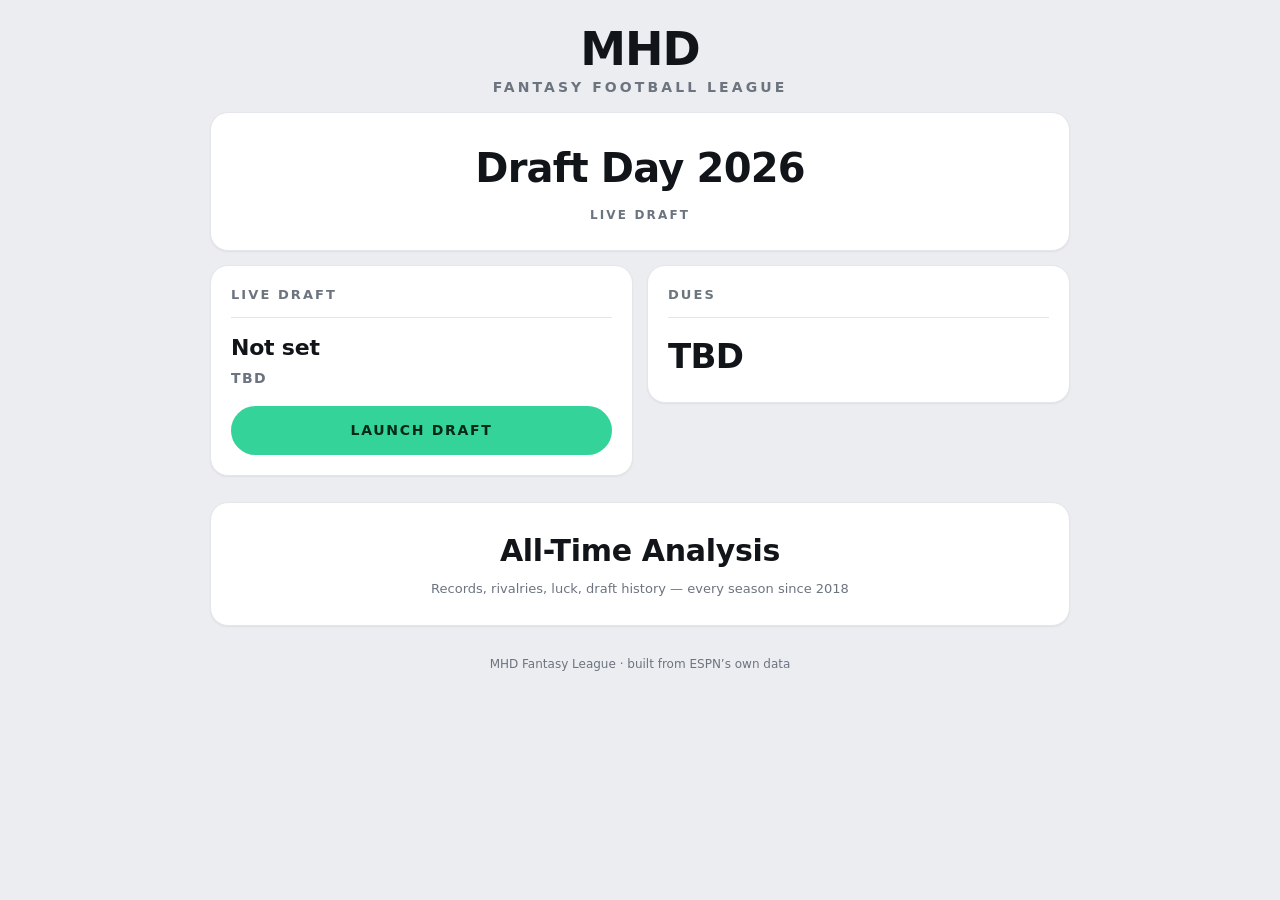
==== site/index.html @ 6bb0a48e "Add the draft-day splash page The home page the league actually opens in August: countdown, draft de" ====
<!doctype html>
<html lang="en">
<head>
<meta charset="utf-8">
<meta name="viewport" content="width=device-width, initial-scale=1">
<title>MHD Fantasy League</title>
<meta name="description" content="Draft day details and all-time history for the MHD Fantasy League.">
<link rel="stylesheet" href="css/main.css">
</head>
<body>

<header class="masthead">
  <h1 class="wordmark">MHD<span>Fantasy Football League</span></h1>
  <p class="updated" id="updated" hidden></p>
</header>

<main>
  <!-- Every card below is hidden until the data says it has something to show,
       so a half-filled config renders as a shorter page, not a broken one. -->

  <section class="card hero" id="hero" hidden>
    <h2 id="hero-label"></h2>
    <p class="kind" id="hero-kind" hidden></p>
  </section>

  <div class="grid">
    <section class="card countdown" id="countdown-card" hidden>
      <h2>Countdown</h2>
      <div class="clock" id="clock">
        <div><b data-unit="days">--</b><small>Days</small></div>
        <div><b data-unit="hours">--</b><small>Hrs</small></div>
        <div><b data-unit="minutes">--</b><small>Min</small></div>
        <div><b data-unit="seconds">--</b><small>Sec</small></div>
      </div>
    </section>

    <section class="card" id="draft-card" hidden>
      <h2 id="draft-kind">Draft</h2>
      <p class="when" id="draft-when"></p>
      <p class="where" id="draft-where" hidden></p>

      <a class="btn" id="launch" href="#" hidden>Launch Draft</a>

      <form class="gate" id="gate" hidden>
        <input type="password" id="gate-input" placeholder="League password"
               autocomplete="off" aria-label="League password">
        <button class="btn" type="submit">Enter</button>
      </form>
      <p class="gate-note" id="gate-note" hidden></p>
    </section>

    <section class="card" id="dues-card" hidden>
      <h2>Dues</h2>
      <p class="amount" id="dues-amount"></p>
      <a class="btn" id="venmo" href="#" hidden>Pay Dues</a>
    </section>

    <section class="card order" id="order-card" hidden>
      <h2>Draft Order</h2>
      <ol id="order-list"></ol>
    </section>
  </div>

  <a class="tile" href="analysis.html">
    <b>All-Time Analysis</b>
    <span>Records, rivalries, luck, draft history &mdash; every season since 2018</span>
  </a>
</main>

<footer>
  <p>MHD Fantasy League &middot; built from ESPN&rsquo;s own data</p>
</footer>

<script src="js/home.js"></script>
</body>
</html>
---- site/css/main.css ----
/* Design system for the whole site.
 *
 * Mobile-first: everything is a single stacked column until 720px, because the
 * league opens this on phones from a group chat. Cards on a soft field, one
 * accent color, big numbers with small uppercase labels -- the point is that a
 * stat should be readable at arm's length without anyone squinting.
 */

:root {
  --bg: #ecedf0;
  --card: #ffffff;
  --ink: #111418;
  --muted: #6c7480;
  --line: #e3e6ea;
  --accent: #34d399;
  --accent-ink: #04291b;
  --shadow: 0 1px 2px rgba(17, 20, 24, 0.06);
  --radius: 18px;
  --gap: 14px;
}

@media (prefers-color-scheme: dark) {
  :root {
    --bg: #0f1216;
    --card: #181c22;
    --ink: #f2f4f7;
    --muted: #99a2ad;
    --line: #262c34;
    --shadow: none;
  }
}

* {
  box-sizing: border-box;
}

body {
  margin: 0;
  padding: 0 14px 48px;
  background: var(--bg);
  color: var(--ink);
  font-family: system-ui, -apple-system, "Segoe UI", Roboto, sans-serif;
  font-size: 16px;
  line-height: 1.45;
  -webkit-text-size-adjust: 100%;
}

/* ---------- masthead ---------- */

.masthead {
  max-width: 860px;
  margin: 0 auto;
  padding: 26px 0 18px;
  text-align: center;
}

.wordmark {
  margin: 0;
  font-size: clamp(30px, 9vw, 46px);
  font-weight: 800;
  letter-spacing: -0.02em;
  line-height: 1;
}

.wordmark span {
  display: block;
  margin-top: 8px;
  font-size: clamp(11px, 3vw, 14px);
  font-weight: 700;
  letter-spacing: 0.22em;
  text-transform: uppercase;
  color: var(--muted);
}

.masthead .updated {
  margin: 14px 0 0;
  font-size: 11px;
  font-weight: 700;
  letter-spacing: 0.14em;
  text-transform: uppercase;
  color: var(--muted);
}

/* ---------- layout ---------- */

main {
  max-width: 860px;
  margin: 0 auto;
}

.grid {
  display: grid;
  grid-template-columns: 1fr;
  gap: var(--gap);
}

@media (min-width: 720px) {
  .grid {
    grid-template-columns: 1fr 1fr;
    align-items: start;
  }
  /* The draft order is a long list; let it own the right column and run the
     full height of the stack next to it. */
  .grid .order {
    grid-column: 2;
    grid-row: 1 / span 3;
  }
}

/* ---------- cards ---------- */

.card {
  background: var(--card);
  border: 1px solid var(--line);
  border-radius: var(--radius);
  box-shadow: var(--shadow);
  padding: 20px;
  margin-bottom: var(--gap);
}

.grid .card {
  margin-bottom: 0;
}

.card h2 {
  margin: 0 0 14px;
  padding-bottom: 12px;
  border-bottom: 1px solid var(--line);
  font-size: 13px;
  font-weight: 800;
  letter-spacing: 0.16em;
  text-transform: uppercase;
  color: var(--muted);
}

.hero {
  text-align: center;
  padding: 26px 20px;
}

.hero h2 {
  margin: 0;
  padding: 0;
  border: 0;
  font-size: clamp(26px, 7.5vw, 40px);
  font-weight: 800;
  letter-spacing: -0.02em;
  text-transform: none;
  color: var(--ink);
}

.hero .kind {
  margin: 10px 0 0;
  font-size: 12px;
  font-weight: 700;
  letter-spacing: 0.18em;
  text-transform: uppercase;
  color: var(--muted);
}

/* ---------- countdown ---------- */

.clock {
  display: grid;
  grid-template-columns: repeat(4, 1fr);
  text-align: center;
}

.clock div {
  padding: 0 2px;
}

.clock b {
  display: block;
  font-size: clamp(26px, 8vw, 38px);
  font-weight: 800;
  font-variant-numeric: tabular-nums;
  letter-spacing: -0.02em;
}

.clock small {
  display: block;
  margin-top: 2px;
  font-size: 10px;
  font-weight: 700;
  letter-spacing: 0.14em;
  text-transform: uppercase;
  color: var(--muted);
}

/* ---------- draft details ---------- */

.when {
  margin: 0;
  font-size: 22px;
  font-weight: 800;
  letter-spacing: -0.01em;
}

.where {
  margin: 4px 0 0;
  font-size: 14px;
  font-weight: 600;
  letter-spacing: 0.1em;
  text-transform: uppercase;
  color: var(--muted);
}

/* ---------- buttons ---------- */

.btn {
  display: block;
  width: 100%;
  margin-top: 18px;
  padding: 14px 18px;
  border: 0;
  border-radius: 999px;
  background: var(--accent);
  color: var(--accent-ink);
  font: inherit;
  font-size: 14px;
  font-weight: 800;
  letter-spacing: 0.12em;
  text-transform: uppercase;
  text-align: center;
  text-decoration: none;
  cursor: pointer;
}

.btn:active {
  transform: translateY(1px);
}

.btn.secondary {
  background: transparent;
  border: 2px solid var(--line);
  color: var(--ink);
}

/* ---------- dues ---------- */

.amount {
  margin: 0;
  font-size: 34px;
  font-weight: 800;
  letter-spacing: -0.02em;
}

/* ---------- draft order ---------- */

.order ol {
  margin: 0;
  padding: 0;
  list-style: none;
}

.order li {
  display: flex;
  align-items: center;
  gap: 12px;
  padding: 11px 0;
  border-bottom: 1px solid var(--line);
}

.order li:last-child {
  border-bottom: 0;
}

.order .pick {
  flex: none;
  width: 26px;
  height: 26px;
  border-radius: 50%;
  background: var(--bg);
  color: var(--muted);
  font-size: 12px;
  font-weight: 800;
  line-height: 26px;
  text-align: center;
}

.order .name {
  flex: 1;
  font-size: 17px;
  font-weight: 700;
  letter-spacing: 0.01em;
}

.badge {
  flex: none;
  padding: 4px 10px;
  border-radius: 999px;
  background: var(--bg);
  color: var(--muted);
  font-size: 10px;
  font-weight: 800;
  letter-spacing: 0.1em;
  text-transform: uppercase;
  white-space: nowrap;
}

.badge.paid {
  background: var(--accent);
  color: var(--accent-ink);
}

/* ---------- gate ---------- */

.gate {
  display: flex;
  gap: 8px;
  margin-top: 18px;
}

.gate input {
  flex: 1;
  min-width: 0;
  padding: 13px 16px;
  border: 2px solid var(--line);
  border-radius: 999px;
  background: var(--card);
  color: var(--ink);
  font: inherit;
  font-size: 15px;
}

.gate .btn {
  width: auto;
  margin-top: 0;
  padding: 13px 20px;
}

.gate-note {
  margin: 10px 0 0;
  font-size: 12px;
  color: var(--muted);
  text-align: center;
}

.gate-note.error {
  color: #dc2626;
  font-weight: 700;
}

/* ---------- big link tile ---------- */

.tile {
  display: block;
  margin-top: 26px;
  padding: 26px 20px;
  border: 1px solid var(--line);
  border-radius: var(--radius);
  background: var(--card);
  box-shadow: var(--shadow);
  color: inherit;
  text-align: center;
  text-decoration: none;
}

.tile b {
  display: block;
  font-size: clamp(22px, 6vw, 30px);
  font-weight: 800;
  letter-spacing: -0.01em;
}

.tile span {
  display: block;
  margin-top: 8px;
  font-size: 13px;
  color: var(--muted);
}

/* ---------- footer ---------- */

footer {
  max-width: 860px;
  margin: 30px auto 0;
  text-align: center;
  font-size: 12px;
  color: var(--muted);
}

[hidden] {
  display: none !important;
}
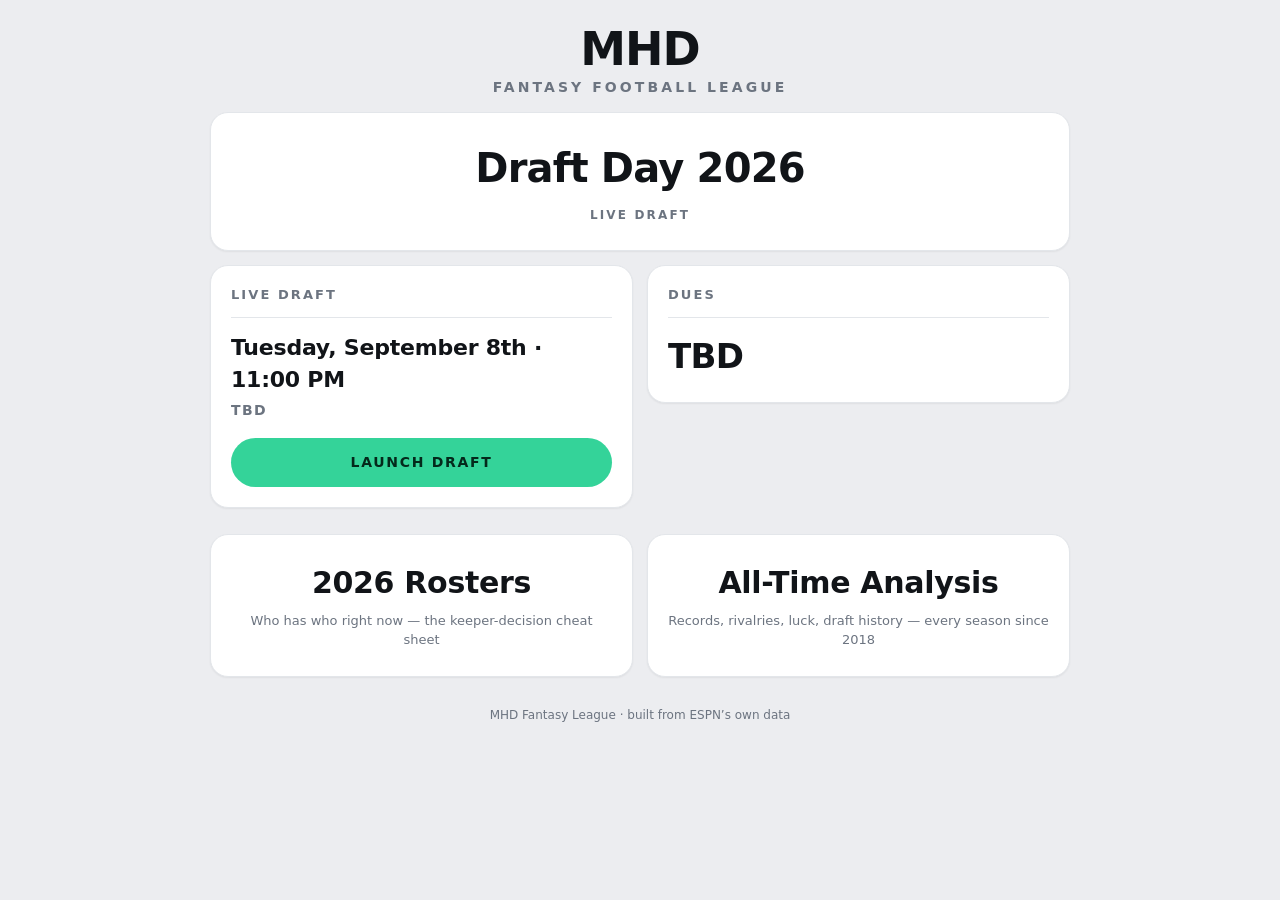
==== commit 4edb0d82: "Add the Rosters page -- who had who, for keeper calls Built for the reason this league actually need" ====
--- a/site/index.html
+++ b/site/index.html
@@ -61,10 +61,16 @@
     </section>
   </div>
 
-  <a class="tile" href="analysis.html">
-    <b>All-Time Analysis</b>
-    <span>Records, rivalries, luck, draft history &mdash; every season since 2018</span>
-  </a>
+  <div class="grid">
+    <a class="tile" href="rosters.html">
+      <b>2026 Rosters</b>
+      <span>Who has who right now &mdash; the keeper-decision cheat sheet</span>
+    </a>
+    <a class="tile" href="analysis.html">
+      <b>All-Time Analysis</b>
+      <span>Records, rivalries, luck, draft history &mdash; every season since 2018</span>
+    </a>
+  </div>
 </main>
 
 <footer>
--- a/site/css/main.css
+++ b/site/css/main.css
@@ -384,3 +384,227 @@
 [hidden] {
   display: none !important;
 }
+
+/* ---------- tabs ---------- */
+
+/* A horizontal strip of chips that scrolls sideways on a phone rather than
+   wrapping into a block of buttons that pushes the content off screen. */
+.tabs {
+  display: flex;
+  gap: 8px;
+  margin: 0 -14px 18px;
+  padding: 0 14px 4px;
+  overflow-x: auto;
+  scrollbar-width: none;
+}
+
+.tabs::-webkit-scrollbar {
+  display: none;
+}
+
+.tabs button {
+  flex: none;
+  padding: 9px 16px;
+  border: 1px solid var(--line);
+  border-radius: 999px;
+  background: var(--card);
+  color: var(--muted);
+  font: inherit;
+  font-size: 13px;
+  font-weight: 700;
+  letter-spacing: 0.04em;
+  white-space: nowrap;
+  cursor: pointer;
+}
+
+.tabs button[aria-selected="true"] {
+  background: var(--ink);
+  border-color: var(--ink);
+  color: var(--bg);
+}
+
+/* ---------- tables ---------- */
+
+.scroller {
+  margin: 0 -20px;
+  padding: 0 20px;
+  overflow-x: auto;
+}
+
+table {
+  width: 100%;
+  border-collapse: collapse;
+  font-size: 15px;
+}
+
+th {
+  padding: 0 0 8px;
+  border-bottom: 1px solid var(--line);
+  color: var(--muted);
+  font-size: 10px;
+  font-weight: 800;
+  letter-spacing: 0.12em;
+  text-transform: uppercase;
+  text-align: right;
+  white-space: nowrap;
+}
+
+th:first-child,
+td:first-child {
+  text-align: left;
+}
+
+td {
+  padding: 10px 0;
+  border-bottom: 1px solid var(--line);
+  text-align: right;
+  font-variant-numeric: tabular-nums;
+  white-space: nowrap;
+}
+
+td:first-child {
+  font-weight: 700;
+}
+
+th + th,
+td + td {
+  padding-left: 14px;
+}
+
+tr:last-child td {
+  border-bottom: 0;
+}
+
+.pos {
+  color: #0f9d58;
+  font-weight: 700;
+}
+
+.neg {
+  color: #dc2626;
+  font-weight: 700;
+}
+
+/* ---------- record / stat rows ---------- */
+
+.stat {
+  display: flex;
+  align-items: baseline;
+  justify-content: space-between;
+  gap: 14px;
+  padding: 13px 0;
+  border-bottom: 1px solid var(--line);
+}
+
+.stat:last-child {
+  border-bottom: 0;
+}
+
+.stat .label {
+  font-size: 13px;
+  font-weight: 700;
+  color: var(--muted);
+}
+
+.stat .value {
+  font-size: 22px;
+  font-weight: 800;
+  font-variant-numeric: tabular-nums;
+  letter-spacing: -0.01em;
+}
+
+.stat .who {
+  display: block;
+  margin-top: 2px;
+  font-size: 12px;
+  font-weight: 600;
+  color: var(--muted);
+  text-align: right;
+}
+
+/* ---------- explainer ---------- */
+
+/* Every stat carries its definition. A number nobody can explain just starts a
+   new argument about the number. */
+.explain {
+  margin: 0 0 16px;
+  padding: 12px 14px;
+  border-radius: 12px;
+  background: var(--bg);
+  font-size: 13px;
+  line-height: 1.5;
+  color: var(--muted);
+}
+
+/* ---------- picker ---------- */
+
+select {
+  width: 100%;
+  margin-bottom: 16px;
+  padding: 12px 14px;
+  border: 2px solid var(--line);
+  border-radius: 12px;
+  background: var(--card);
+  color: var(--ink);
+  font: inherit;
+  font-size: 16px;
+  font-weight: 700;
+}
+
+/* ---------- champions ---------- */
+
+.champ {
+  display: flex;
+  align-items: center;
+  gap: 14px;
+  padding: 12px 0;
+  border-bottom: 1px solid var(--line);
+}
+
+.champ:last-child {
+  border-bottom: 0;
+}
+
+.champ .year {
+  flex: none;
+  width: 52px;
+  font-size: 13px;
+  font-weight: 800;
+  color: var(--muted);
+  font-variant-numeric: tabular-nums;
+}
+
+.champ .name {
+  flex: 1;
+  font-size: 19px;
+  font-weight: 800;
+  letter-spacing: -0.01em;
+}
+
+.champ .rings {
+  flex: none;
+  font-size: 15px;
+}
+
+/* Sub-headings inside a panel: quieter than the card title above them, but
+   still clearly a break between two different tables. */
+.card h3 {
+  margin: 26px 0 12px;
+  padding-top: 18px;
+  border-top: 1px solid var(--line);
+  font-size: 12px;
+  font-weight: 800;
+  letter-spacing: 0.14em;
+  text-transform: uppercase;
+  color: var(--muted);
+}
+
+.card h3:first-of-type {
+  margin-top: 8px;
+  padding-top: 0;
+  border-top: 0;
+}
+
+.champ .rings .badge {
+  margin-left: 8px;
+}
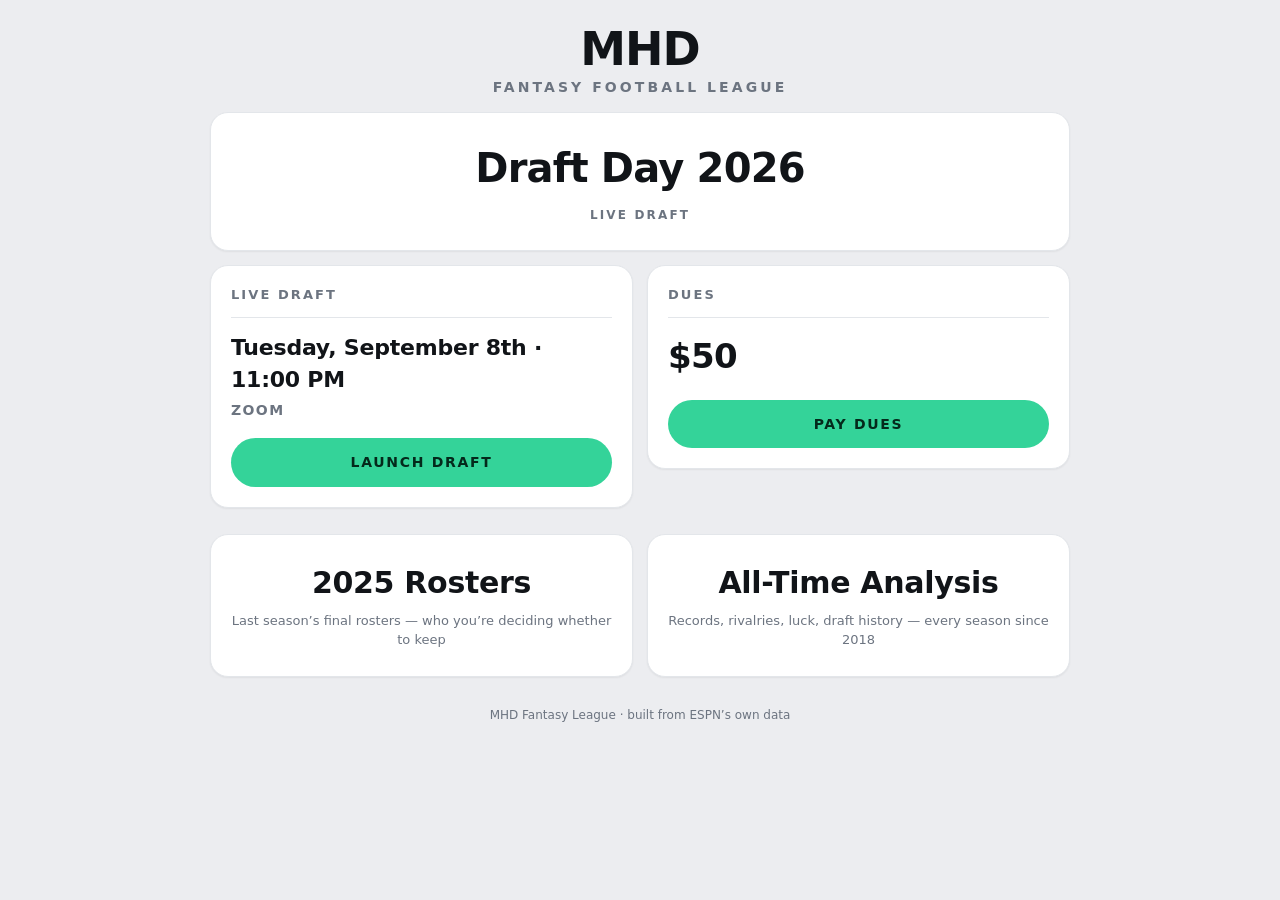
==== commit d22da5aa: "Splash page layout, "Home" back-links, and a real rosters rework Splash page: countdown now spans bo" ====
--- a/site/index.html
+++ b/site/index.html
@@ -63,8 +63,8 @@
 
   <div class="grid">
     <a class="tile" href="rosters.html">
-      <b>2026 Rosters</b>
-      <span>Who has who right now &mdash; the keeper-decision cheat sheet</span>
+      <b>2025 Rosters</b>
+      <span>Last season&rsquo;s final rosters &mdash; who you&rsquo;re deciding whether to keep</span>
     </a>
     <a class="tile" href="analysis.html">
       <b>All-Time Analysis</b>
--- a/site/css/main.css
+++ b/site/css/main.css
@@ -99,11 +99,14 @@
     grid-template-columns: 1fr 1fr;
     align-items: start;
   }
-  /* The draft order is a long list; let it own the right column and run the
-     full height of the stack next to it. */
-  .grid .order {
-    grid-column: 2;
-    grid-row: 1 / span 3;
+  /* Splash page only -- these ids exist nowhere else, so this can't leak into
+     the plain two-tile grids on the other pages.
+     Countdown spans the full width up top; draft and dues sit side by side
+     underneath it (auto-placed into row 2 in DOM order, no rule needed for
+     either); the order list spans full width again below both. */
+  #countdown-card,
+  #order-card {
+    grid-column: 1 / -1;
   }
 }
 
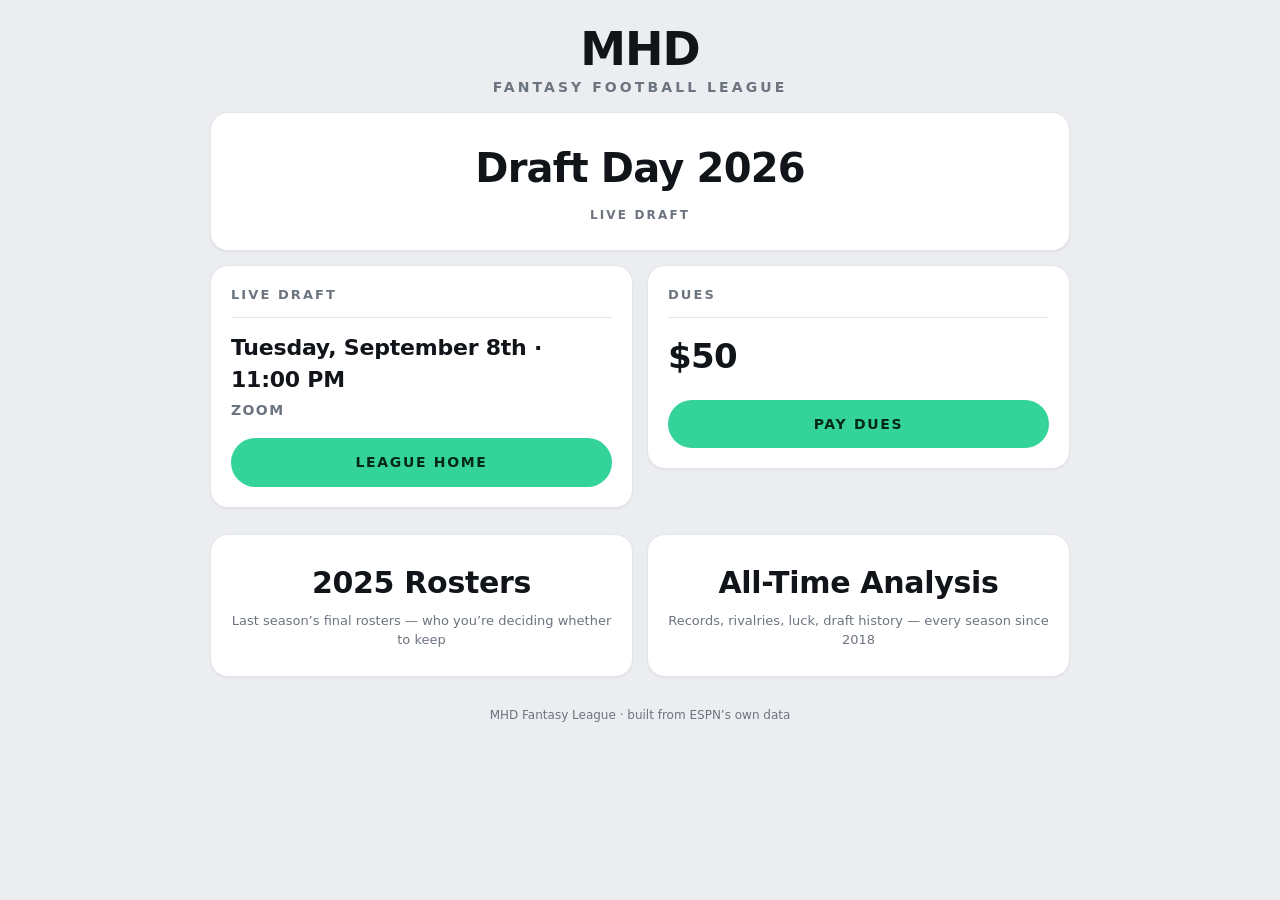
==== commit 7e845bf9: "Fix ADP round.pick formatting, default sort, and rename to League Home Projected round.pick was show" ====
--- a/site/index.html
+++ b/site/index.html
@@ -39,7 +39,7 @@
       <p class="when" id="draft-when"></p>
       <p class="where" id="draft-where" hidden></p>
 
-      <a class="btn" id="launch" href="#" hidden>Launch Draft</a>
+      <a class="btn" id="launch" href="#" hidden>League Home</a>
 
       <form class="gate" id="gate" hidden>
         <input type="password" id="gate-input" placeholder="League password"
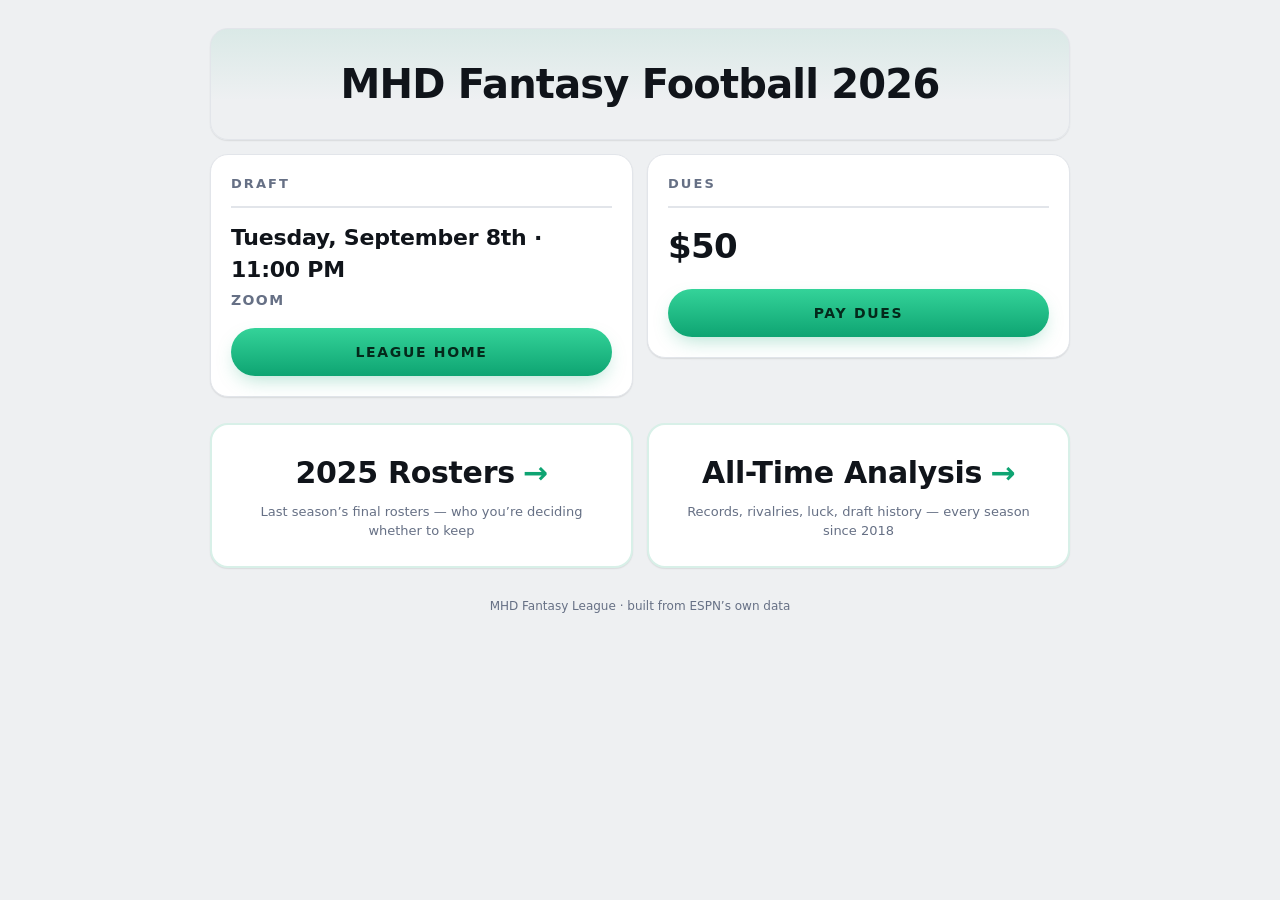
==== commit 9e473576: "One header on the splash page instead of two The gray masthead ("MHD" + "Fantasy Football League") a" ====
--- a/site/index.html
+++ b/site/index.html
@@ -9,12 +9,7 @@
 </head>
 <body>
 
-<header class="masthead">
-  <h1 class="wordmark">MHD<span>Fantasy Football League</span></h1>
-  <p class="updated" id="updated" hidden></p>
-</header>
-
-<main>
+<main class="no-masthead">
   <!-- Every card below is hidden until the data says it has something to show,
        so a half-filled config renders as a shorter page, not a broken one. -->
 
--- a/site/css/main.css
+++ b/site/css/main.css
@@ -1,32 +1,70 @@
 /* Design system for the whole site.
  *
  * Mobile-first: everything is a single stacked column until 720px, because the
- * league opens this on phones from a group chat. Cards on a soft field, one
- * accent color, big numbers with small uppercase labels -- the point is that a
- * stat should be readable at arm's length without anyone squinting.
+ * league opens this on phones from a group chat. Cards on a soft field, big
+ * numbers with small uppercase labels -- the point is that a stat should be
+ * readable at arm's length without anyone squinting.
+ *
+ * Two accents, used on purpose rather than decoratively: emerald marks
+ * anything interactive -- a link, a button, a control, a paid badge -- so a
+ * border color alone tells you whether something responds to a tap. Gold
+ * marks a highlight that is not a link -- a superlative stat, a champion, a
+ * drafted-from-the-draft badge. Everything else stays neutral ink-on-white,
+ * which is what keeps two spot colors from turning into visual noise.
  */
 
 :root {
-  --bg: #ecedf0;
+  --bg: #eef0f2;
   --card: #ffffff;
-  --ink: #111418;
-  --muted: #6c7480;
-  --line: #e3e6ea;
+  --ink: #10141a;
+  --muted: #667085;
+  --line: #e2e5ea;
+
   --accent: #34d399;
+  --accent-strong: #0ea472;
   --accent-ink: #04291b;
-  --shadow: 0 1px 2px rgba(17, 20, 24, 0.06);
+  --accent-soft: rgba(16, 163, 115, 0.09);
+  --accent-soft-strong: rgba(16, 163, 115, 0.16);
+
+  --gold: #c8891f;
+  --gold-strong: #a3700f;
+  --gold-ink: #3a2705;
+  --gold-soft: rgba(200, 137, 31, 0.10);
+  --gold-soft-strong: rgba(200, 137, 31, 0.18);
+
+  --danger: #dc2626;
+
+  --shadow: 0 1px 2px rgba(16, 20, 26, 0.05), 0 1px 1px rgba(16, 20, 26, 0.04);
+  --shadow-lg: 0 10px 24px -8px rgba(16, 20, 26, 0.16);
+  --shadow-accent: 0 8px 20px -6px rgba(16, 163, 115, 0.35);
+
   --radius: 18px;
   --gap: 14px;
 }
 
 @media (prefers-color-scheme: dark) {
   :root {
-    --bg: #0f1216;
-    --card: #181c22;
+    --bg: #0d1013;
+    --card: #171b21;
     --ink: #f2f4f7;
-    --muted: #99a2ad;
-    --line: #262c34;
-    --shadow: none;
+    --muted: #9aa4b1;
+    --line: #272e37;
+
+    --accent: #34d399;
+    --accent-strong: #5eead4;
+    --accent-ink: #04291b;
+    --accent-soft: rgba(52, 211, 153, 0.10);
+    --accent-soft-strong: rgba(52, 211, 153, 0.18);
+
+    --gold: #e8b04b;
+    --gold-strong: #f4c669;
+    --gold-ink: #2c1e02;
+    --gold-soft: rgba(232, 176, 75, 0.12);
+    --gold-soft-strong: rgba(232, 176, 75, 0.2);
+
+    --shadow: 0 1px 2px rgba(0, 0, 0, 0.4);
+    --shadow-lg: 0 12px 28px -10px rgba(0, 0, 0, 0.6);
+    --shadow-accent: 0 0 0 1px rgba(52, 211, 153, 0.25), 0 8px 24px -6px rgba(52, 211, 153, 0.25);
   }
 }
 
@@ -72,6 +110,19 @@
   color: var(--muted);
 }
 
+/* A short two-tone underline ties every page back to the same two accents
+   without needing a logo -- the field-and-trophy pairing shows up before any
+   content does. */
+.wordmark::after {
+  content: "";
+  display: block;
+  width: 46px;
+  height: 4px;
+  margin: 14px auto 0;
+  border-radius: 999px;
+  background: linear-gradient(90deg, var(--accent), var(--gold));
+}
+
 .masthead .updated {
   margin: 14px 0 0;
   font-size: 11px;
@@ -86,6 +137,13 @@
 main {
   max-width: 860px;
   margin: 0 auto;
+}
+
+/* The splash page has no masthead above it -- the hero card is the page's
+   only header now -- so it needs its own top breathing room instead of
+   inheriting it from .masthead's padding the way the other two pages do. */
+main.no-masthead {
+  padding-top: 28px;
 }
 
 .grid {
@@ -112,6 +170,9 @@
 
 /* ---------- cards ---------- */
 
+/* Informational by default: a quiet neutral border. Nothing here responds to
+   a tap, so nothing here borrows the accent color -- that's reserved for
+   things that do. */
 .card {
   background: var(--card);
   border: 1px solid var(--line);
@@ -128,7 +189,7 @@
 .card h2 {
   margin: 0 0 14px;
   padding-bottom: 12px;
-  border-bottom: 1px solid var(--line);
+  border-bottom: 2px solid var(--line);
   font-size: 13px;
   font-weight: 800;
   letter-spacing: 0.16em;
@@ -139,6 +200,7 @@
 .hero {
   text-align: center;
   padding: 26px 20px;
+  background: linear-gradient(180deg, var(--accent-soft), transparent 65%);
 }
 
 .hero h2 {
@@ -158,7 +220,7 @@
   font-weight: 700;
   letter-spacing: 0.18em;
   text-transform: uppercase;
-  color: var(--muted);
+  color: var(--accent-strong);
 }
 
 /* ---------- countdown ---------- */
@@ -179,6 +241,7 @@
   font-weight: 800;
   font-variant-numeric: tabular-nums;
   letter-spacing: -0.02em;
+  color: var(--accent-strong);
 }
 
 .clock small {
@@ -218,7 +281,7 @@
   padding: 14px 18px;
   border: 0;
   border-radius: 999px;
-  background: var(--accent);
+  background: linear-gradient(180deg, var(--accent), var(--accent-strong));
   color: var(--accent-ink);
   font: inherit;
   font-size: 14px;
@@ -228,16 +291,24 @@
   text-align: center;
   text-decoration: none;
   cursor: pointer;
+  box-shadow: var(--shadow-accent);
+  transition: transform 0.12s ease, box-shadow 0.12s ease;
+}
+
+.btn:hover {
+  transform: translateY(-1px);
 }
 
 .btn:active {
   transform: translateY(1px);
+  box-shadow: none;
 }
 
 .btn.secondary {
   background: transparent;
   border: 2px solid var(--line);
   color: var(--ink);
+  box-shadow: none;
 }
 
 /* ---------- dues ---------- */
@@ -303,8 +374,42 @@
 }
 
 .badge.paid {
-  background: var(--accent);
+  background: var(--accent-soft-strong);
   color: var(--accent-ink);
+}
+
+@media (prefers-color-scheme: dark) {
+  .badge.paid {
+    color: var(--accent-strong);
+  }
+}
+
+/* A partial-payment state gets its own tone rather than the same gray as
+   "nothing has happened yet" -- gold reads as "in progress," not "done" and
+   not "ignored." */
+.badge.partial {
+  background: var(--gold-soft-strong);
+  color: var(--gold-ink);
+}
+
+@media (prefers-color-scheme: dark) {
+  .badge.partial {
+    color: var(--gold-strong);
+  }
+}
+
+/* A drafted pick carries real data (round.pick) worth setting apart from a
+   free-agent add, which didn't come from an event worth marking. */
+.badge.drafted {
+  background: var(--gold-soft);
+  color: var(--gold-ink);
+  border: 1px solid var(--gold-soft-strong);
+}
+
+@media (prefers-color-scheme: dark) {
+  .badge.drafted {
+    color: var(--gold-strong);
+  }
 }
 
 /* ---------- gate ---------- */
@@ -327,6 +432,11 @@
   font-size: 15px;
 }
 
+.gate input:focus {
+  outline: none;
+  border-color: var(--accent);
+}
+
 .gate .btn {
   width: auto;
   margin-top: 0;
@@ -341,23 +451,37 @@
 }
 
 .gate-note.error {
-  color: #dc2626;
+  color: var(--danger);
   font-weight: 700;
 }
 
 /* ---------- big link tile ---------- */
 
+/* Interactive, so it borrows the same accent language as a button: a real
+   border in the accent color instead of the neutral line a plain card gets,
+   plus a hover lift so a pointer confirms what the border already implied. */
 .tile {
   display: block;
   margin-top: 26px;
   padding: 26px 20px;
-  border: 1px solid var(--line);
+  border: 2px solid var(--accent-soft-strong);
   border-radius: var(--radius);
   background: var(--card);
   box-shadow: var(--shadow);
   color: inherit;
   text-align: center;
   text-decoration: none;
+  transition: transform 0.15s ease, box-shadow 0.15s ease, border-color 0.15s ease;
+}
+
+.tile:hover {
+  border-color: var(--accent);
+  box-shadow: var(--shadow-lg);
+  transform: translateY(-2px);
+}
+
+.tile:active {
+  transform: translateY(0);
 }
 
 .tile b {
@@ -365,6 +489,20 @@
   font-size: clamp(22px, 6vw, 30px);
   font-weight: 800;
   letter-spacing: -0.01em;
+}
+
+/* A plain arrow rather than a phrase -- the affordance is the glyph and the
+   border, not a line of copy explaining that a link is a link. */
+.tile b::after {
+  content: "→";
+  display: inline-block;
+  margin-left: 8px;
+  color: var(--accent-strong);
+  transition: transform 0.15s ease;
+}
+
+.tile:hover b::after {
+  transform: translateX(3px);
 }
 
 .tile span {
@@ -418,12 +556,19 @@
   letter-spacing: 0.04em;
   white-space: nowrap;
   cursor: pointer;
+  transition: border-color 0.12s ease, color 0.12s ease;
+}
+
+.tabs button:hover {
+  border-color: var(--accent);
+  color: var(--ink);
 }
 
 .tabs button[aria-selected="true"] {
-  background: var(--ink);
-  border-color: var(--ink);
-  color: var(--bg);
+  background: linear-gradient(180deg, var(--accent), var(--accent-strong));
+  border-color: transparent;
+  color: var(--accent-ink);
+  box-shadow: var(--shadow-accent);
 }
 
 /* ---------- tables ---------- */
@@ -442,7 +587,7 @@
 
 th {
   padding: 0 0 8px;
-  border-bottom: 1px solid var(--line);
+  border-bottom: 2px solid var(--line);
   color: var(--muted);
   font-size: 10px;
   font-weight: 800;
@@ -478,13 +623,21 @@
   border-bottom: 0;
 }
 
+tbody tr {
+  transition: background-color 0.1s ease;
+}
+
+tbody tr:hover {
+  background: var(--accent-soft);
+}
+
 .pos {
-  color: #0f9d58;
+  color: var(--accent-strong);
   font-weight: 700;
 }
 
 .neg {
-  color: #dc2626;
+  color: var(--danger);
   font-weight: 700;
 }
 
@@ -495,8 +648,9 @@
   align-items: baseline;
   justify-content: space-between;
   gap: 14px;
-  padding: 13px 0;
+  padding: 13px 0 13px 14px;
   border-bottom: 1px solid var(--line);
+  border-left: 3px solid var(--gold-soft-strong);
 }
 
 .stat:last-child {
@@ -514,6 +668,13 @@
   font-weight: 800;
   font-variant-numeric: tabular-nums;
   letter-spacing: -0.01em;
+  color: var(--gold-strong);
+}
+
+@media (prefers-color-scheme: dark) {
+  .stat .value {
+    color: var(--gold);
+  }
 }
 
 .stat .who {
@@ -533,7 +694,8 @@
   margin: 0 0 16px;
   padding: 12px 14px;
   border-radius: 12px;
-  background: var(--bg);
+  border: 1px solid var(--line);
+  background: var(--accent-soft);
   font-size: 13px;
   line-height: 1.5;
   color: var(--muted);
@@ -541,17 +703,31 @@
 
 /* ---------- picker ---------- */
 
+/* Interactive controls get the accent border too, same language as a tile or
+   a button -- the whole point is that "has an accent border" reliably means
+   "does something when you touch it," everywhere on the site. */
 select {
   width: 100%;
   margin-bottom: 16px;
   padding: 12px 14px;
-  border: 2px solid var(--line);
+  border: 2px solid var(--accent-soft-strong);
   border-radius: 12px;
   background: var(--card);
   color: var(--ink);
   font: inherit;
   font-size: 16px;
   font-weight: 700;
+  transition: border-color 0.12s ease;
+}
+
+select:hover {
+  border-color: var(--accent);
+}
+
+select:focus {
+  outline: none;
+  border-color: var(--accent);
+  box-shadow: 0 0 0 3px var(--accent-soft-strong);
 }
 
 /* ---------- champions ---------- */
@@ -560,8 +736,14 @@
   display: flex;
   align-items: center;
   gap: 14px;
-  padding: 12px 0;
+  padding: 12px 14px;
   border-bottom: 1px solid var(--line);
+  border-radius: 10px;
+  transition: background-color 0.12s ease;
+}
+
+.champ:hover {
+  background: var(--gold-soft);
 }
 
 .champ:last-child {
@@ -610,4 +792,12 @@
 
 .champ .rings .badge {
   margin-left: 8px;
-}
+  background: var(--gold-soft-strong);
+  color: var(--gold-ink);
+}
+
+@media (prefers-color-scheme: dark) {
+  .champ .rings .badge {
+    color: var(--gold-strong);
+  }
+}
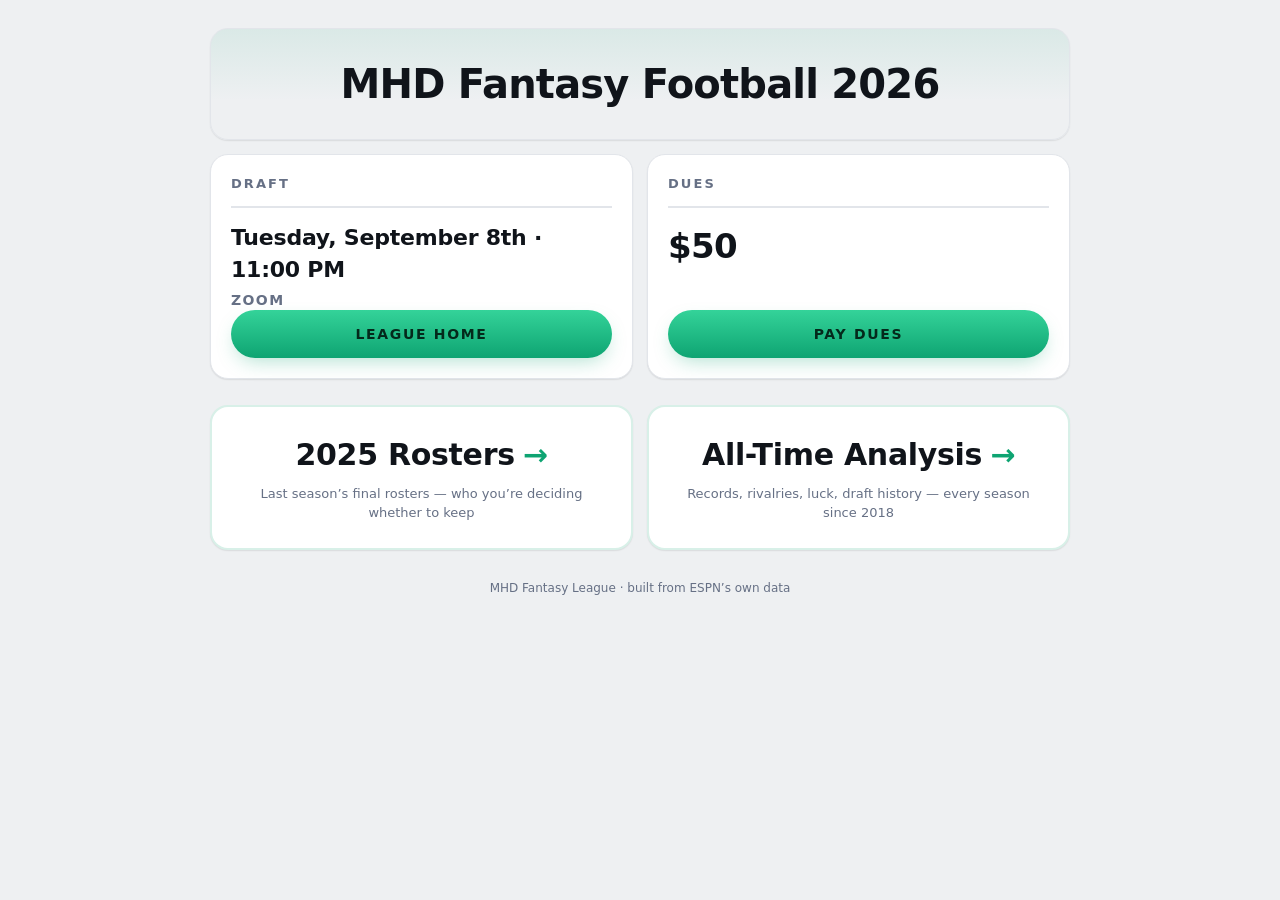
==== commit 95df6890: "Rename the splash page's Countdown card to "Countdown to Draft" Co-Authored-By: Claude Opus 5 <norep" ====
--- a/site/index.html
+++ b/site/index.html
@@ -20,7 +20,7 @@
 
   <div class="grid">
     <section class="card countdown" id="countdown-card" hidden>
-      <h2>Countdown</h2>
+      <h2>Countdown to Draft</h2>
       <div class="clock" id="clock">
         <div><b data-unit="days">--</b><small>Days</small></div>
         <div><b data-unit="hours">--</b><small>Hrs</small></div>
--- a/site/css/main.css
+++ b/site/css/main.css
@@ -166,6 +166,23 @@
   #order-card {
     grid-column: 1 / -1;
   }
+  /* The grid's own align-items:start leaves draft-card and dues-card each
+     sized to their own content, so a longer draft time/location can make
+     one visibly taller than the other. Stretch just these two to match
+     whichever is tallest, then pin each card's button to the bottom of that
+     shared height so the shorter card doesn't end with dead space above its
+     button. */
+  #draft-card,
+  #dues-card {
+    display: flex;
+    flex-direction: column;
+    align-self: stretch;
+  }
+  #draft-card .btn,
+  #draft-card .gate,
+  #dues-card .btn {
+    margin-top: auto;
+  }
 }
 
 /* ---------- cards ---------- */
@@ -505,6 +522,13 @@
   transform: translateX(3px);
 }
 
+/* The Home link already carries its own literal "←" -- appending the
+   forward arrow on top of that reads as "go both ways," so it's suppressed
+   here rather than on every tile that's actually pointing forward. */
+.tile.back b::after {
+  content: none;
+}
+
 .tile span {
   display: block;
   margin-top: 8px;
@@ -571,7 +595,17 @@
   box-shadow: var(--shadow-accent);
 }
 
-/* ---------- tables ---------- */
+/* ---------- tables ----------
+ *
+ * Data columns are centered rather than right-aligned. Right-align is the
+ * textbook choice for a column of same-precision numbers -- it stacks the
+ * decimal points -- but these columns are not that: a badge next to a plain
+ * float next to a signed delta next to "#81" next to "2020 wk16". Forcing
+ * all of that against one shared right edge just staggers the *left* edge
+ * of every cell instead, which reads as uneven rather than aligned. Centered,
+ * each cell sits in the middle of its own lane regardless of format, and the
+ * table reads as organized even though the data itself is mixed.
+ */
 
 .scroller {
   margin: 0 -20px;
@@ -593,7 +627,7 @@
   font-weight: 800;
   letter-spacing: 0.12em;
   text-transform: uppercase;
-  text-align: right;
+  text-align: center;
   white-space: nowrap;
 }
 
@@ -605,7 +639,7 @@
 td {
   padding: 10px 0;
   border-bottom: 1px solid var(--line);
-  text-align: right;
+  text-align: center;
   font-variant-numeric: tabular-nums;
   white-space: nowrap;
 }
@@ -616,7 +650,7 @@
 
 th + th,
 td + td {
-  padding-left: 14px;
+  padding-left: 20px;
 }
 
 tr:last-child td {
@@ -669,6 +703,14 @@
   font-variant-numeric: tabular-nums;
   letter-spacing: -0.01em;
   color: var(--gold-strong);
+  /* Centered, not right-aligned. Right-align only fixed HALF the problem --
+     it pinned both lines to the same edge, but a short value like "0.1" or
+     "9" still read as visually orphaned above a much longer caption below
+     it, because the two no longer shared any relationship except one edge.
+     Centering puts the value over the middle of its own caption regardless
+     of either one's length, so the two read as one unit -- the same pattern
+     the countdown clock already uses (.clock b centered over .clock small). */
+  text-align: center;
 }
 
 @media (prefers-color-scheme: dark) {
@@ -683,7 +725,7 @@
   font-size: 12px;
   font-weight: 600;
   color: var(--muted);
-  text-align: right;
+  text-align: center;
 }
 
 /* ---------- explainer ---------- */
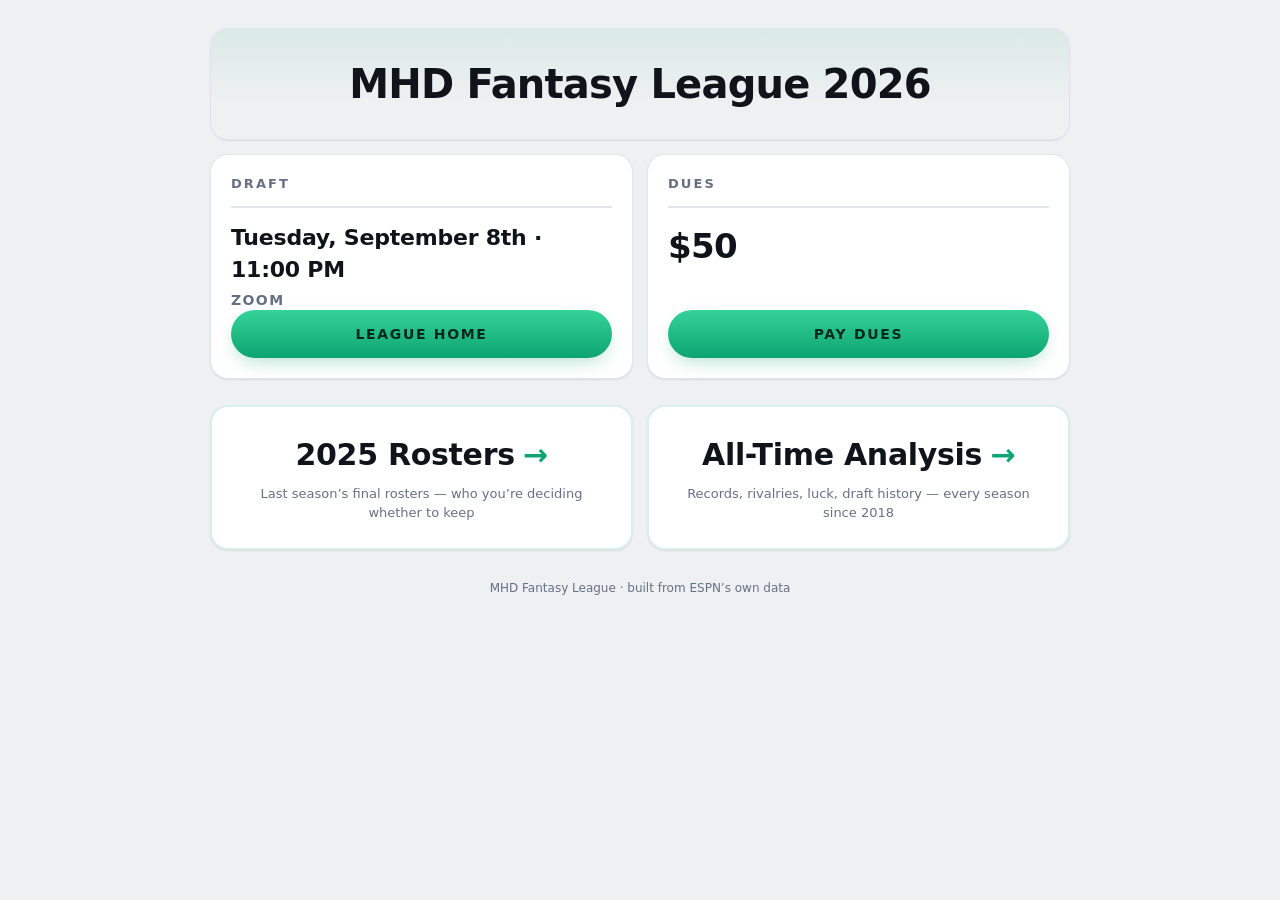
==== commit 6ffefa21: "Derive league name and Venmo link from real sources, not hand-typed config First pass at making this" ====
--- a/site/index.html
+++ b/site/index.html
@@ -3,8 +3,8 @@
 <head>
 <meta charset="utf-8">
 <meta name="viewport" content="width=device-width, initial-scale=1">
-<title>MHD Fantasy League</title>
-<meta name="description" content="Draft day details and all-time history for the MHD Fantasy League.">
+<title>Fantasy Draft Day</title>
+<meta name="description" content="Draft day details and all-time history for your fantasy football league.">
 <link rel="stylesheet" href="css/main.css">
 </head>
 <body>
@@ -48,6 +48,10 @@
       <h2>Dues</h2>
       <p class="amount" id="dues-amount"></p>
       <a class="btn" id="venmo" href="#" hidden>Pay Dues</a>
+      <p class="gate-note" id="venmo-hint" hidden>
+        Set <code>venmo_username</code> in <code>config/draft.ini</code> &mdash;
+        just the part after the @.
+      </p>
     </section>
 
     <section class="card order" id="order-card" hidden>
@@ -69,7 +73,7 @@
 </main>
 
 <footer>
-  <p>MHD Fantasy League &middot; built from ESPN&rsquo;s own data</p>
+  <p><span id="footer-league">Fantasy League</span> &middot; built from ESPN&rsquo;s own data</p>
 </footer>
 
 <script src="js/home.js"></script>
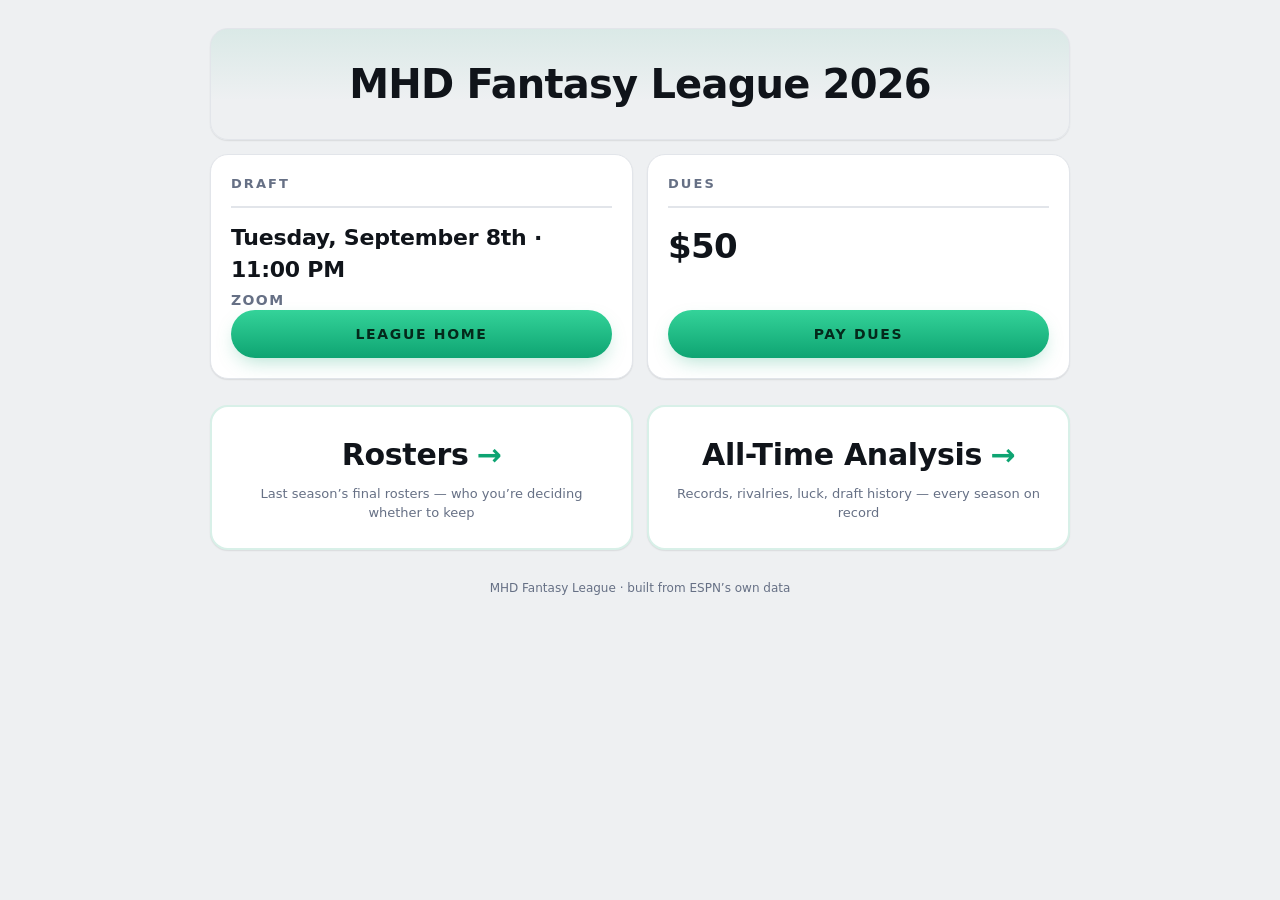
==== commit b9872ace: "Drop hardcoded season numbers from the splash page's nav tiles "2025 Rosters" and "every season sinc" ====
--- a/site/index.html
+++ b/site/index.html
@@ -62,12 +62,12 @@
 
   <div class="grid">
     <a class="tile" href="rosters.html">
-      <b>2025 Rosters</b>
+      <b>Rosters</b>
       <span>Last season&rsquo;s final rosters &mdash; who you&rsquo;re deciding whether to keep</span>
     </a>
     <a class="tile" href="analysis.html">
       <b>All-Time Analysis</b>
-      <span>Records, rivalries, luck, draft history &mdash; every season since 2018</span>
+      <span>Records, rivalries, luck, draft history &mdash; every season on record</span>
     </a>
   </div>
 </main>
